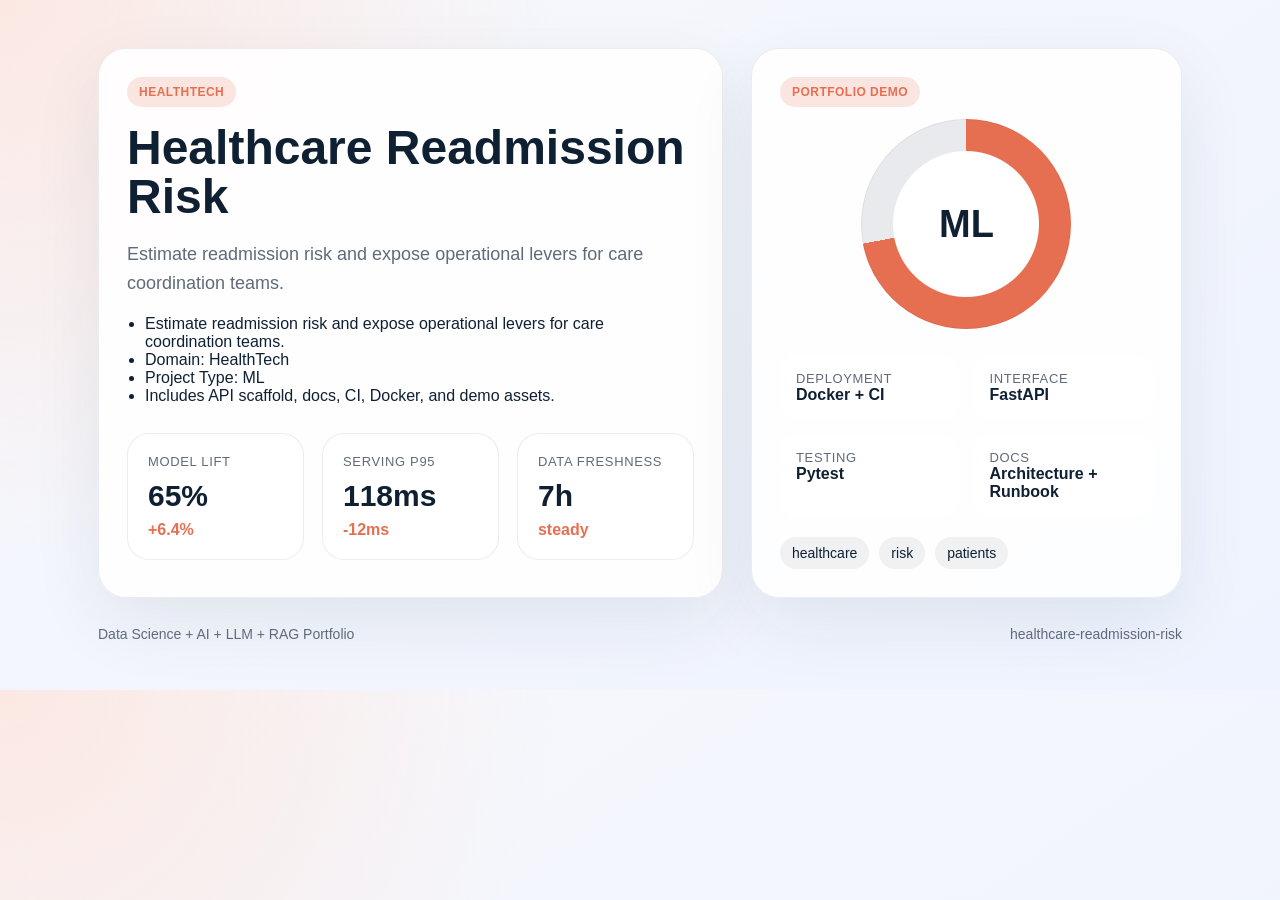
==== demo/index.html @ 611f4fd6 "Publish production-ready portfolio project" ====
<!doctype html>
        <html lang="en">
        <head>
          <meta charset="utf-8">
          <meta name="viewport" content="width=device-width, initial-scale=1">
          <title>Healthcare Readmission Risk</title>
          <style>
            :root {
              --accent: #e76f51;
              --ink: #102033;
              --muted: #5f6b7a;
              --card: rgba(255,255,255,0.88);
              --bg-1: #f7f8fb;
              --bg-2: #eef3ff;
            }
            * { box-sizing: border-box; }
            body {
              margin: 0;
              font-family: "Avenir Next", "Segoe UI", sans-serif;
              color: var(--ink);
              background:
                radial-gradient(circle at top left, color-mix(in srgb, var(--accent) 16%, white), transparent 38%),
                linear-gradient(145deg, var(--bg-1), var(--bg-2));
            }
            main {
              max-width: 1180px;
              margin: 0 auto;
              padding: 48px;
            }
            .hero {
              display: grid;
              grid-template-columns: 1.45fr 1fr;
              gap: 28px;
              align-items: stretch;
            }
            .panel {
              background: var(--card);
              border: 1px solid rgba(16, 32, 51, 0.08);
              border-radius: 28px;
              padding: 28px;
              box-shadow: 0 24px 70px rgba(16, 32, 51, 0.08);
            }
            .eyebrow {
              display: inline-flex;
              padding: 8px 12px;
              border-radius: 999px;
              background: color-mix(in srgb, var(--accent) 18%, white);
              color: var(--accent);
              font-weight: 700;
              letter-spacing: 0.04em;
              text-transform: uppercase;
              font-size: 12px;
            }
            h1 {
              font-size: 48px;
              line-height: 1.03;
              margin: 16px 0 18px;
            }
            p {
              color: var(--muted);
              font-size: 18px;
              line-height: 1.6;
              margin: 0 0 18px;
            }
            ul {
              margin: 18px 0 0;
              padding-left: 18px;
              color: var(--ink);
            }
            .cards {
              display: grid;
              grid-template-columns: repeat(3, 1fr);
              gap: 18px;
              margin-top: 28px;
            }
            .card {
              background: white;
              border-radius: 22px;
              padding: 20px;
              border: 1px solid rgba(16, 32, 51, 0.08);
            }
            .card span, .meta span {
              display: block;
              color: var(--muted);
              font-size: 13px;
              text-transform: uppercase;
              letter-spacing: 0.05em;
            }
            .card strong {
              display: block;
              font-size: 30px;
              margin: 10px 0 8px;
            }
            .card em {
              color: var(--accent);
              font-style: normal;
              font-weight: 700;
            }
            .visual {
              min-height: 100%;
              display: flex;
              flex-direction: column;
              justify-content: space-between;
            }
            .ring {
              width: 210px;
              height: 210px;
              margin: 12px auto 26px;
              border-radius: 50%;
              background:
                radial-gradient(circle closest-side, white 69%, transparent 70%),
                conic-gradient(var(--accent) 0 72%, rgba(16, 32, 51, 0.09) 72% 100%);
              display: grid;
              place-items: center;
              box-shadow: inset 0 0 0 1px rgba(16, 32, 51, 0.05);
            }
            .ring strong {
              font-size: 38px;
            }
            .meta {
              display: grid;
              grid-template-columns: repeat(2, 1fr);
              gap: 14px;
            }
            .meta article {
              background: white;
              border-radius: 18px;
              padding: 16px;
            }
            .tag-list {
              display: flex;
              flex-wrap: wrap;
              gap: 10px;
              list-style: none;
              padding: 0;
              margin: 20px 0 0;
            }
            .tag-list li {
              padding: 8px 12px;
              border-radius: 999px;
              background: rgba(16, 32, 51, 0.06);
              font-size: 14px;
            }
            .footer {
              margin-top: 28px;
              display: flex;
              justify-content: space-between;
              color: var(--muted);
              font-size: 14px;
            }
          </style>
        </head>
        <body>
          <main>
            <section class="hero">
              <div class="panel">
                <span class="eyebrow">HealthTech</span>
                <h1>Healthcare Readmission Risk</h1>
                <p>Estimate readmission risk and expose operational levers for care coordination teams.</p>
                <ul>
                  <li>Estimate readmission risk and expose operational levers for care coordination teams.</li><li>Domain: HealthTech</li><li>Project Type: ML</li><li>Includes API scaffold, docs, CI, Docker, and demo assets.</li>
                </ul>
                <div class="cards">
                  <article class='card'><span>Model Lift</span><strong>65%</strong><em>+6.4%</em></article>
<article class='card'><span>Serving P95</span><strong>118ms</strong><em>-12ms</em></article>
<article class='card'><span>Data Freshness</span><strong>7h</strong><em>steady</em></article>
                </div>
              </div>
              <div class="panel visual">
                <div>
                  <span class="eyebrow">Portfolio Demo</span>
                  <div class="ring"><strong>ML</strong></div>
                </div>
                <div class="meta">
                  <article><span>Deployment</span><strong>Docker + CI</strong></article>
                  <article><span>Interface</span><strong>FastAPI</strong></article>
                  <article><span>Testing</span><strong>Pytest</strong></article>
                  <article><span>Docs</span><strong>Architecture + Runbook</strong></article>
                </div>
                <ul class="tag-list"><li>healthcare</li><li>risk</li><li>patients</li></ul>
              </div>
            </section>
            <div class="footer">
              <span>Data Science + AI + LLM + RAG Portfolio</span>
              <span>healthcare-readmission-risk</span>
            </div>
          </main>
        </body>
        </html>
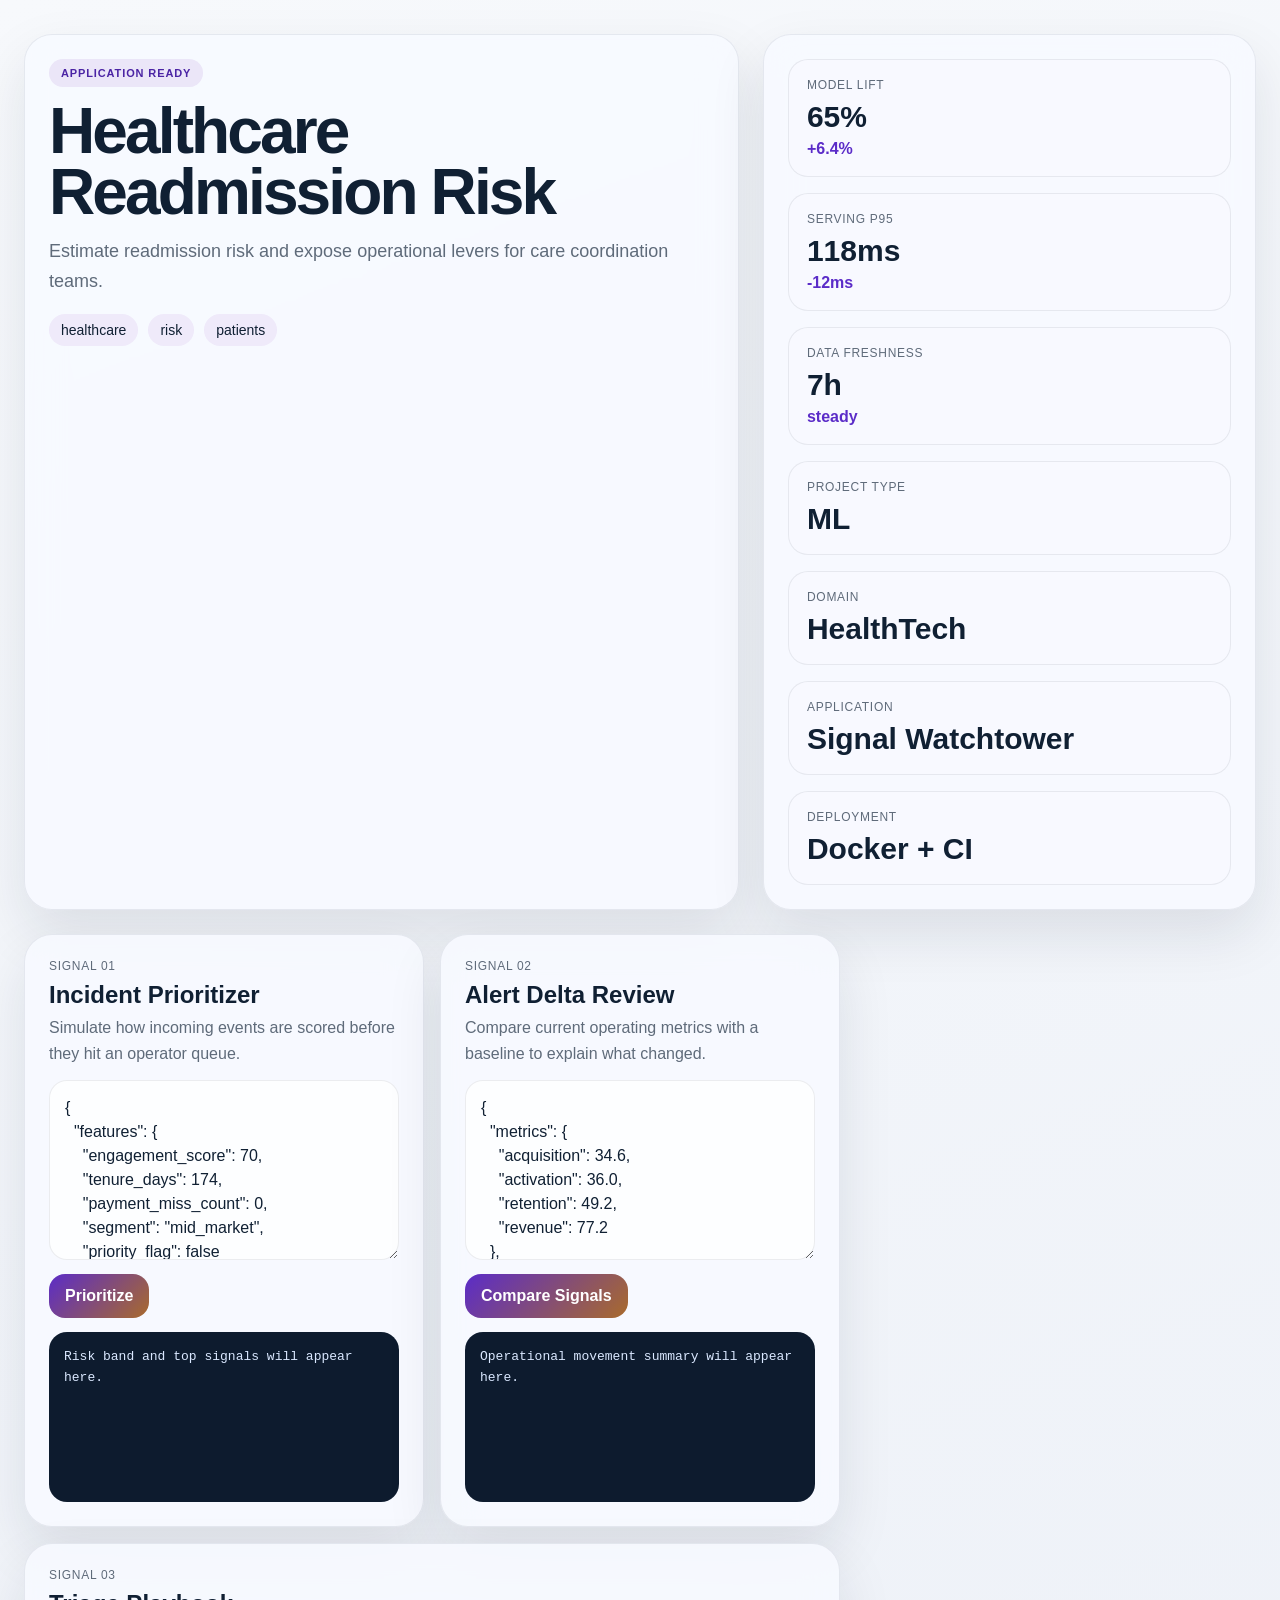
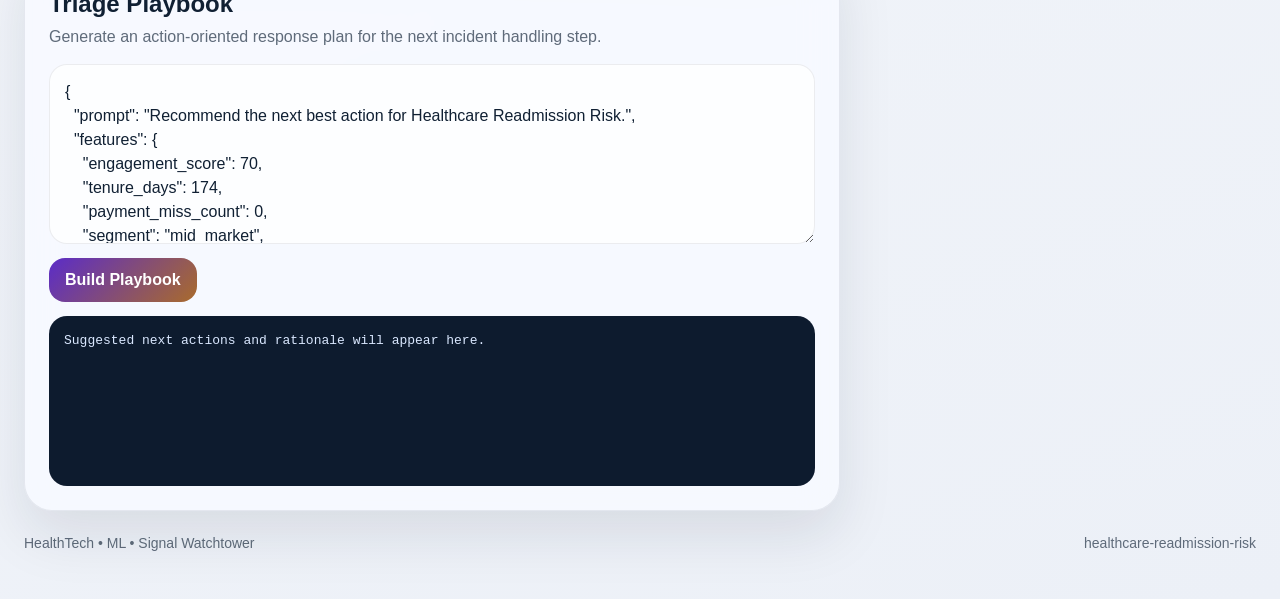
==== commit 78ce9e9c: "Publish production-ready portfolio project" ====
--- a/demo/index.html
+++ b/demo/index.html
@@ -5,186 +5,110 @@
           <meta charset="utf-8">
           <meta name="viewport" content="width=device-width, initial-scale=1">
           <title>Healthcare Readmission Risk</title>
-          <style>
-            :root {
-              --accent: #e76f51;
-              --ink: #102033;
-              --muted: #5f6b7a;
-              --card: rgba(255,255,255,0.88);
-              --bg-1: #f7f8fb;
-              --bg-2: #eef3ff;
-            }
-            * { box-sizing: border-box; }
-            body {
-              margin: 0;
-              font-family: "Avenir Next", "Segoe UI", sans-serif;
-              color: var(--ink);
-              background:
-                radial-gradient(circle at top left, color-mix(in srgb, var(--accent) 16%, white), transparent 38%),
-                linear-gradient(145deg, var(--bg-1), var(--bg-2));
-            }
-            main {
-              max-width: 1180px;
-              margin: 0 auto;
-              padding: 48px;
-            }
-            .hero {
-              display: grid;
-              grid-template-columns: 1.45fr 1fr;
-              gap: 28px;
-              align-items: stretch;
-            }
-            .panel {
-              background: var(--card);
-              border: 1px solid rgba(16, 32, 51, 0.08);
-              border-radius: 28px;
-              padding: 28px;
-              box-shadow: 0 24px 70px rgba(16, 32, 51, 0.08);
-            }
-            .eyebrow {
-              display: inline-flex;
-              padding: 8px 12px;
-              border-radius: 999px;
-              background: color-mix(in srgb, var(--accent) 18%, white);
-              color: var(--accent);
-              font-weight: 700;
-              letter-spacing: 0.04em;
-              text-transform: uppercase;
-              font-size: 12px;
-            }
-            h1 {
-              font-size: 48px;
-              line-height: 1.03;
-              margin: 16px 0 18px;
-            }
-            p {
-              color: var(--muted);
-              font-size: 18px;
-              line-height: 1.6;
-              margin: 0 0 18px;
-            }
-            ul {
-              margin: 18px 0 0;
-              padding-left: 18px;
-              color: var(--ink);
-            }
-            .cards {
-              display: grid;
-              grid-template-columns: repeat(3, 1fr);
-              gap: 18px;
-              margin-top: 28px;
-            }
-            .card {
-              background: white;
-              border-radius: 22px;
-              padding: 20px;
-              border: 1px solid rgba(16, 32, 51, 0.08);
-            }
-            .card span, .meta span {
-              display: block;
-              color: var(--muted);
-              font-size: 13px;
-              text-transform: uppercase;
-              letter-spacing: 0.05em;
-            }
-            .card strong {
-              display: block;
-              font-size: 30px;
-              margin: 10px 0 8px;
-            }
-            .card em {
-              color: var(--accent);
-              font-style: normal;
-              font-weight: 700;
-            }
-            .visual {
-              min-height: 100%;
-              display: flex;
-              flex-direction: column;
-              justify-content: space-between;
-            }
-            .ring {
-              width: 210px;
-              height: 210px;
-              margin: 12px auto 26px;
-              border-radius: 50%;
-              background:
-                radial-gradient(circle closest-side, white 69%, transparent 70%),
-                conic-gradient(var(--accent) 0 72%, rgba(16, 32, 51, 0.09) 72% 100%);
-              display: grid;
-              place-items: center;
-              box-shadow: inset 0 0 0 1px rgba(16, 32, 51, 0.05);
-            }
-            .ring strong {
-              font-size: 38px;
-            }
-            .meta {
-              display: grid;
-              grid-template-columns: repeat(2, 1fr);
-              gap: 14px;
-            }
-            .meta article {
-              background: white;
-              border-radius: 18px;
-              padding: 16px;
-            }
-            .tag-list {
-              display: flex;
-              flex-wrap: wrap;
-              gap: 10px;
-              list-style: none;
-              padding: 0;
-              margin: 20px 0 0;
-            }
-            .tag-list li {
-              padding: 8px 12px;
-              border-radius: 999px;
-              background: rgba(16, 32, 51, 0.06);
-              font-size: 14px;
-            }
-            .footer {
-              margin-top: 28px;
-              display: flex;
-              justify-content: space-between;
-              color: var(--muted);
-              font-size: 14px;
-            }
-          </style>
+          <link rel="stylesheet" href="./styles.css">
         </head>
-        <body>
-          <main>
+        <body class="surface-slate">
+          <div class="page layout-horizon eyebrow-soft headline-normal modules-3 hero-align-left">
             <section class="hero">
-              <div class="panel">
-                <span class="eyebrow">HealthTech</span>
-                <h1>Healthcare Readmission Risk</h1>
-                <p>Estimate readmission risk and expose operational levers for care coordination teams.</p>
-                <ul>
-                  <li>Estimate readmission risk and expose operational levers for care coordination teams.</li><li>Domain: HealthTech</li><li>Project Type: ML</li><li>Includes API scaffold, docs, CI, Docker, and demo assets.</li>
+              <div class="panel hero-copy">
+                <span class="eyebrow" data-health>Signal Watchtower</span>
+                <h1 id="project-title">Healthcare Readmission Risk</h1>
+                <p id="project-summary" class="lead">Estimate readmission risk and expose operational levers for care coordination teams.</p>
+                <ul id="project-tags" class="tag-list">
+                  <li>healthcare</li><li>risk</li><li>patients</li>
                 </ul>
-                <div class="cards">
+              </div>
+              <div class="panel hero-side">
+                <div class="metric-grid">
                   <article class='card'><span>Model Lift</span><strong>65%</strong><em>+6.4%</em></article>
 <article class='card'><span>Serving P95</span><strong>118ms</strong><em>-12ms</em></article>
 <article class='card'><span>Data Freshness</span><strong>7h</strong><em>steady</em></article>
                 </div>
-              </div>
-              <div class="panel visual">
-                <div>
-                  <span class="eyebrow">Portfolio Demo</span>
-                  <div class="ring"><strong>ML</strong></div>
+                <div class="mini-grid">
+                  <article class='mini-card'><span>Project Type</span><strong>ML</strong></article><article class='mini-card'><span>Domain</span><strong>HealthTech</strong></article><article class='mini-card'><span>Application</span><strong>Signal Watchtower</strong></article><article class='mini-card'><span>Deployment</span><strong>Docker + CI</strong></article>
                 </div>
-                <div class="meta">
-                  <article><span>Deployment</span><strong>Docker + CI</strong></article>
-                  <article><span>Interface</span><strong>FastAPI</strong></article>
-                  <article><span>Testing</span><strong>Pytest</strong></article>
-                  <article><span>Docs</span><strong>Architecture + Runbook</strong></article>
-                </div>
-                <ul class="tag-list"><li>healthcare</li><li>risk</li><li>patients</li></ul>
               </div>
             </section>
-            <div class="footer">
-              <span>Data Science + AI + LLM + RAG Portfolio</span>
+            <section class="app-grid">
+              <article class="panel module js-module span-normal">
+          <div class="module-header">
+            <span>Signal 01</span>
+            <h2>Incident Prioritizer</h2>
+            <p>Simulate how incoming events are scored before they hit an operator queue.</p>
+          </div>
+          <textarea class="js-input">{
+  &quot;features&quot;: {
+    &quot;engagement_score&quot;: 70,
+    &quot;tenure_days&quot;: 174,
+    &quot;payment_miss_count&quot;: 0,
+    &quot;segment&quot;: &quot;mid_market&quot;,
+    &quot;priority_flag&quot;: false
+  }
+}</textarea>
+          <div class="button-row">
+            <button class="js-run" data-endpoint="/score" data-input-mode="json">Prioritize</button>
+          </div>
+          <pre class="js-output">Risk band and top signals will appear here.</pre>
+        </article>
+<article class="panel module js-module span-normal">
+          <div class="module-header">
+            <span>Signal 02</span>
+            <h2>Alert Delta Review</h2>
+            <p>Compare current operating metrics with a baseline to explain what changed.</p>
+          </div>
+          <textarea class="js-input">{
+  &quot;metrics&quot;: {
+    &quot;acquisition&quot;: 34.6,
+    &quot;activation&quot;: 36.0,
+    &quot;retention&quot;: 49.2,
+    &quot;revenue&quot;: 77.2
+  },
+  &quot;baseline&quot;: {
+    &quot;acquisition&quot;: 31.83,
+    &quot;activation&quot;: 33.12,
+    &quot;retention&quot;: 45.26,
+    &quot;revenue&quot;: 71.02
+  }
+}</textarea>
+          <div class="button-row">
+            <button class="js-run" data-endpoint="/analyze" data-input-mode="json">Compare Signals</button>
+          </div>
+          <pre class="js-output">Operational movement summary will appear here.</pre>
+        </article>
+<article class="panel module js-module span-wide">
+          <div class="module-header">
+            <span>Signal 03</span>
+            <h2>Triage Playbook</h2>
+            <p>Generate an action-oriented response plan for the next incident handling step.</p>
+          </div>
+          <textarea class="js-input">{
+  &quot;prompt&quot;: &quot;Recommend the next best action for Healthcare Readmission Risk.&quot;,
+  &quot;features&quot;: {
+    &quot;engagement_score&quot;: 70,
+    &quot;tenure_days&quot;: 174,
+    &quot;payment_miss_count&quot;: 0,
+    &quot;segment&quot;: &quot;mid_market&quot;,
+    &quot;priority_flag&quot;: false
+  },
+  &quot;metrics&quot;: {
+    &quot;acquisition&quot;: 34.6,
+    &quot;activation&quot;: 36.0,
+    &quot;retention&quot;: 49.2,
+    &quot;revenue&quot;: 77.2
+  }
+}</textarea>
+          <div class="button-row">
+            <button class="js-run" data-endpoint="/recommend" data-input-mode="json">Build Playbook</button>
+          </div>
+          <pre class="js-output">Suggested next actions and rationale will appear here.</pre>
+        </article>
+            </section>
+            <footer class="footer">
+              <span>HealthTech • ML • Signal Watchtower</span>
               <span>healthcare-readmission-risk</span>
-            </div>
-          </main>
+            </footer>
+          </div>
+          <script id="bootstrap-data" type="application/json">{"project": {"slug": "healthcare-readmission-risk", "title": "Healthcare Readmission Risk", "project_type": "ml", "domain": "HealthTech", "summary": "Estimate readmission risk and expose operational levers for care coordination teams.", "tags": ["healthcare", "risk", "patients"]}, "app_archetype": "watchtower", "ui_profile": {"layout": "horizon", "surface": "slate", "font_stack": "\"Space Grotesk\", \"Segoe UI\", sans-serif", "radius": 28, "shadow": 56, "eyebrow_style": "soft", "module_columns": 3, "hero_align": "left", "headline_mode": "normal"}, "app_modules": [{"label": "Signal 01", "title": "Incident Prioritizer", "description": "Simulate how incoming events are scored before they hit an operator queue.", "endpoint": "/score", "input_mode": "json", "cta": "Prioritize", "prefill": "{\n  \"features\": {\n    \"engagement_score\": 70,\n    \"tenure_days\": 174,\n    \"payment_miss_count\": 0,\n    \"segment\": \"mid_market\",\n    \"priority_flag\": false\n  }\n}", "hint": "Risk band and top signals will appear here.", "span": "normal"}, {"label": "Signal 02", "title": "Alert Delta Review", "description": "Compare current operating metrics with a baseline to explain what changed.", "endpoint": "/analyze", "input_mode": "json", "cta": "Compare Signals", "prefill": "{\n  \"metrics\": {\n    \"acquisition\": 34.6,\n    \"activation\": 36.0,\n    \"retention\": 49.2,\n    \"revenue\": 77.2\n  },\n  \"baseline\": {\n    \"acquisition\": 31.83,\n    \"activation\": 33.12,\n    \"retention\": 45.26,\n    \"revenue\": 71.02\n  }\n}", "hint": "Operational movement summary will appear here.", "span": "normal"}, {"label": "Signal 03", "title": "Triage Playbook", "description": "Generate an action-oriented response plan for the next incident handling step.", "endpoint": "/recommend", "input_mode": "json", "cta": "Build Playbook", "prefill": "{\n  \"prompt\": \"Recommend the next best action for Healthcare Readmission Risk.\",\n  \"features\": {\n    \"engagement_score\": 70,\n    \"tenure_days\": 174,\n    \"payment_miss_count\": 0,\n    \"segment\": \"mid_market\",\n    \"priority_flag\": false\n  },\n  \"metrics\": {\n    \"acquisition\": 34.6,\n    \"activation\": 36.0,\n    \"retention\": 49.2,\n    \"revenue\": 77.2\n  }\n}", "hint": "Suggested next actions and rationale will appear here.", "span": "wide"}], "sample_features": {"engagement_score": 70, "tenure_days": 174, "payment_miss_count": 0, "segment": "mid_market", "priority_flag": false}, "sample_metrics": {"acquisition": 34.6, "activation": 36.0, "retention": 49.2, "revenue": 77.2}, "knowledge_base": ["Healthcare Readmission Risk is positioned as a HealthTech starter that emphasizes fast iteration, clear documentation, and production-friendly interfaces.", "The primary value proposition is: Estimate readmission risk and expose operational levers for care coordination teams.", "Recommended operating model: ship a small API, add observability, validate outputs with stakeholder review, and monitor the top business KPI every week.", "Typical stakeholders include analytics, operations, product, and leadership teams working on healthcare, risk, patients."], "dashboard_metrics": [{"label": "Model Lift", "value": "65%", "delta": "+6.4%"}, {"label": "Serving P95", "value": "118ms", "delta": "-12ms"}, {"label": "Data Freshness", "value": "7h", "delta": "steady"}]}</script>
+          <script src="./app.js"></script>
         </body>
         </html>
--- a/demo/styles.css
+++ b/demo/styles.css
@@ -0,0 +1,348 @@
+
+:root {
+  --accent: #5b2cc8;
+  --accent-2: #a96b2c;
+  --accent-soft: color-mix(in srgb, var(--accent) 18%, white);
+  --radius: 28px;
+  --shadow-size: 56px;
+  --font-stack: "Space Grotesk", "Segoe UI", sans-serif;
+  --bg: #f4f7fb;
+  --card: rgba(255, 255, 255, 0.86);
+  --line: rgba(16, 32, 51, 0.08);
+  --ink: #102033;
+  --muted: #5f6b7a;
+  --output-bg: #0d1b2e;
+  --output-ink: #dae8ff;
+}
+* { box-sizing: border-box; }
+html, body { margin: 0; min-height: 100%; }
+body {
+  font-family: var(--font-stack);
+  color: var(--ink);
+  background: linear-gradient(145deg, #f8fbff, var(--bg));
+}
+body.surface-mist {
+  --bg: #eef4fb;
+  background:
+    radial-gradient(circle at top left, color-mix(in srgb, var(--accent) 18%, white), transparent 34%),
+    linear-gradient(145deg, #fbfdff, var(--bg));
+}
+body.surface-aurora {
+  --bg: #edf1ff;
+  background:
+    radial-gradient(circle at 0% 0%, color-mix(in srgb, var(--accent) 22%, white), transparent 38%),
+    radial-gradient(circle at 100% 100%, color-mix(in srgb, var(--accent-2) 20%, white), transparent 28%),
+    linear-gradient(135deg, #f7f8ff, var(--bg));
+}
+body.surface-sand {
+  --bg: #f5efe8;
+  --card: rgba(255, 251, 246, 0.9);
+  background:
+    linear-gradient(135deg, rgba(255,255,255,0.82), rgba(245, 239, 232, 0.98)),
+    radial-gradient(circle at top right, color-mix(in srgb, var(--accent) 16%, white), transparent 32%);
+}
+body.surface-slate {
+  --bg: #ecf0f7;
+  --card: rgba(248, 250, 255, 0.88);
+  background:
+    linear-gradient(160deg, #f7f9fc, var(--bg)),
+    radial-gradient(circle at bottom left, color-mix(in srgb, var(--accent-2) 16%, white), transparent 34%);
+}
+body.surface-paper {
+  --bg: #f8f8f4;
+  --card: rgba(255,255,255,0.93);
+  background:
+    linear-gradient(180deg, #fffefb, var(--bg));
+}
+body.surface-ink {
+  --bg: #0f1726;
+  --card: rgba(15, 23, 38, 0.88);
+  --line: rgba(226, 238, 255, 0.1);
+  --ink: #f5f8ff;
+  --muted: #b4c0cf;
+  --output-bg: rgba(255,255,255,0.06);
+  --output-ink: #f5f8ff;
+  background:
+    radial-gradient(circle at top left, color-mix(in srgb, var(--accent) 28%, transparent), transparent 42%),
+    linear-gradient(145deg, #09111d, var(--bg));
+}
+.page {
+  max-width: 1360px;
+  margin: 0 auto;
+  padding: 34px 24px 48px;
+  display: grid;
+  gap: 24px;
+}
+.panel {
+  background: var(--card);
+  border: 1px solid var(--line);
+  border-radius: var(--radius);
+  box-shadow: 0 24px var(--shadow-size) rgba(16, 32, 51, 0.1);
+  backdrop-filter: blur(18px);
+}
+.hero {
+  display: grid;
+  gap: 24px;
+}
+.hero-copy,
+.hero-side,
+.module {
+  padding: 24px;
+}
+.eyebrow {
+  display: inline-flex;
+  align-items: center;
+  gap: 8px;
+  padding: 8px 12px;
+  border-radius: 999px;
+  background: var(--accent-soft);
+  color: var(--accent);
+  text-transform: uppercase;
+  letter-spacing: 0.08em;
+  font-size: 11px;
+  font-weight: 800;
+}
+.page.eyebrow-outline .eyebrow {
+  background: transparent;
+  border: 1px solid color-mix(in srgb, var(--accent) 40%, white);
+}
+.page.eyebrow-soft .eyebrow {
+  background: color-mix(in srgb, var(--accent) 12%, white);
+  color: color-mix(in srgb, var(--accent) 82%, black);
+}
+h1 {
+  margin: 14px 0 12px;
+  font-size: clamp(2.2rem, 5vw, 4.4rem);
+  line-height: 0.96;
+  letter-spacing: -0.045em;
+}
+.page.headline-compact h1 { max-width: 10ch; }
+.page.headline-tall h1 { line-height: 1.03; font-size: clamp(2.4rem, 5vw, 4.8rem); }
+.lead {
+  margin: 0;
+  font-size: 18px;
+  line-height: 1.68;
+  color: var(--muted);
+  max-width: 62ch;
+}
+.tag-list {
+  list-style: none;
+  display: flex;
+  flex-wrap: wrap;
+  gap: 10px;
+  margin: 18px 0 0;
+  padding: 0;
+}
+.tag-list li {
+  padding: 8px 12px;
+  border-radius: 999px;
+  background: color-mix(in srgb, var(--accent) 10%, white);
+  color: var(--ink);
+  font-size: 14px;
+}
+.hero-side {
+  display: grid;
+  gap: 16px;
+}
+.metric-grid,
+.mini-grid,
+.app-grid {
+  display: grid;
+  gap: 16px;
+}
+.card,
+.mini-card {
+  background: color-mix(in srgb, var(--card) 92%, white);
+  border: 1px solid var(--line);
+  border-radius: calc(var(--radius) - 8px);
+  padding: 18px;
+}
+.card span,
+.mini-card span,
+.module-header span {
+  display: block;
+  color: var(--muted);
+  text-transform: uppercase;
+  letter-spacing: 0.06em;
+  font-size: 12px;
+}
+.card strong,
+.mini-card strong {
+  display: block;
+  margin-top: 8px;
+  font-size: 30px;
+}
+.card em {
+  display: inline-block;
+  margin-top: 6px;
+  font-style: normal;
+  color: var(--accent);
+  font-weight: 700;
+}
+.module {
+  display: grid;
+  gap: 14px;
+}
+.module-header h2 {
+  margin: 8px 0 6px;
+  font-size: 24px;
+}
+.module-header p {
+  margin: 0;
+  color: var(--muted);
+  line-height: 1.6;
+}
+textarea,
+button {
+  font: inherit;
+}
+textarea {
+  width: 100%;
+  min-height: 180px;
+  resize: vertical;
+  border: 1px solid var(--line);
+  border-radius: calc(var(--radius) - 10px);
+  padding: 15px;
+  background: rgba(255,255,255,0.82);
+  color: var(--ink);
+  line-height: 1.5;
+}
+body.surface-ink textarea {
+  background: rgba(255,255,255,0.05);
+}
+.module-input-text {
+  min-height: 110px;
+}
+.button-row {
+  display: flex;
+  flex-wrap: wrap;
+  gap: 10px;
+}
+button {
+  border: 0;
+  border-radius: 16px;
+  background: linear-gradient(135deg, var(--accent), var(--accent-2));
+  color: white;
+  padding: 13px 16px;
+  font-weight: 700;
+  cursor: pointer;
+}
+pre {
+  margin: 0;
+  white-space: pre-wrap;
+  word-break: break-word;
+  background: var(--output-bg);
+  color: var(--output-ink);
+  border-radius: calc(var(--radius) - 10px);
+  padding: 15px;
+  min-height: 170px;
+  line-height: 1.58;
+  font-size: 13px;
+  overflow: auto;
+}
+.footer {
+  display: flex;
+  justify-content: space-between;
+  color: var(--muted);
+  font-size: 14px;
+}
+.page.layout-horizon .hero {
+  grid-template-columns: 1.45fr 1fr;
+  align-items: stretch;
+}
+.page.layout-horizon.modules-2 .app-grid,
+.page.layout-horizon.modules-3 .app-grid {
+  grid-template-columns: repeat(3, minmax(0, 1fr));
+}
+.page.layout-rail .hero {
+  grid-template-columns: 0.92fr 1.08fr;
+}
+.page.layout-rail .hero-copy {
+  padding-top: 34px;
+}
+.page.layout-rail .app-grid {
+  grid-template-columns: repeat(2, minmax(0, 1fr));
+}
+.page.layout-folio .hero {
+  grid-template-columns: 1fr;
+}
+.page.layout-folio .hero-copy {
+  text-align: center;
+}
+.page.layout-folio .lead {
+  margin-inline: auto;
+}
+.page.layout-folio .tag-list {
+  justify-content: center;
+}
+.page.layout-folio .metric-grid {
+  grid-template-columns: repeat(3, minmax(0, 1fr));
+}
+.page.layout-folio .mini-grid {
+  grid-template-columns: repeat(4, minmax(0, 1fr));
+}
+.page.layout-folio .app-grid {
+  grid-template-columns: repeat(2, minmax(0, 1fr));
+}
+.page.layout-board .hero {
+  grid-template-columns: 1fr;
+}
+.page.layout-board .hero-side {
+  grid-template-columns: 1.2fr 0.8fr;
+  align-items: start;
+}
+.page.layout-board .metric-grid {
+  grid-template-columns: repeat(3, minmax(0, 1fr));
+}
+.page.layout-board .app-grid {
+  grid-template-columns: repeat(4, minmax(0, 1fr));
+}
+.page.layout-stack .hero {
+  grid-template-columns: 1fr;
+}
+.page.layout-stack .hero-side {
+  grid-template-columns: repeat(2, minmax(0, 1fr));
+}
+.page.layout-stack .app-grid {
+  grid-template-columns: repeat(3, minmax(0, 1fr));
+}
+.page.layout-console .hero {
+  grid-template-columns: 1.1fr 0.9fr;
+}
+.page.layout-console .panel,
+.page.layout-console .card,
+.page.layout-console .mini-card {
+  border-radius: 18px;
+}
+.page.modules-2 .app-grid {
+  grid-template-columns: repeat(2, minmax(0, 1fr));
+}
+.module.span-wide {
+  grid-column: span 2;
+}
+.hero-align-center .hero-copy {
+  text-align: center;
+}
+.hero-align-center .lead,
+.hero-align-center .tag-list {
+  margin-inline: auto;
+  justify-content: center;
+}
+@media (max-width: 1120px) {
+  .page.layout-horizon .hero,
+  .page.layout-rail .hero,
+  .page.layout-console .hero,
+  .page.layout-board .hero-side,
+  .page.layout-folio .mini-grid,
+  .page.layout-stack .hero-side,
+  .page.modules-2 .app-grid,
+  .page.layout-board .app-grid,
+  .page.layout-stack .app-grid,
+  .page.layout-horizon.modules-3 .app-grid,
+  .page.layout-folio .app-grid {
+    grid-template-columns: 1fr;
+  }
+  .module.span-wide {
+    grid-column: auto;
+  }
+}
